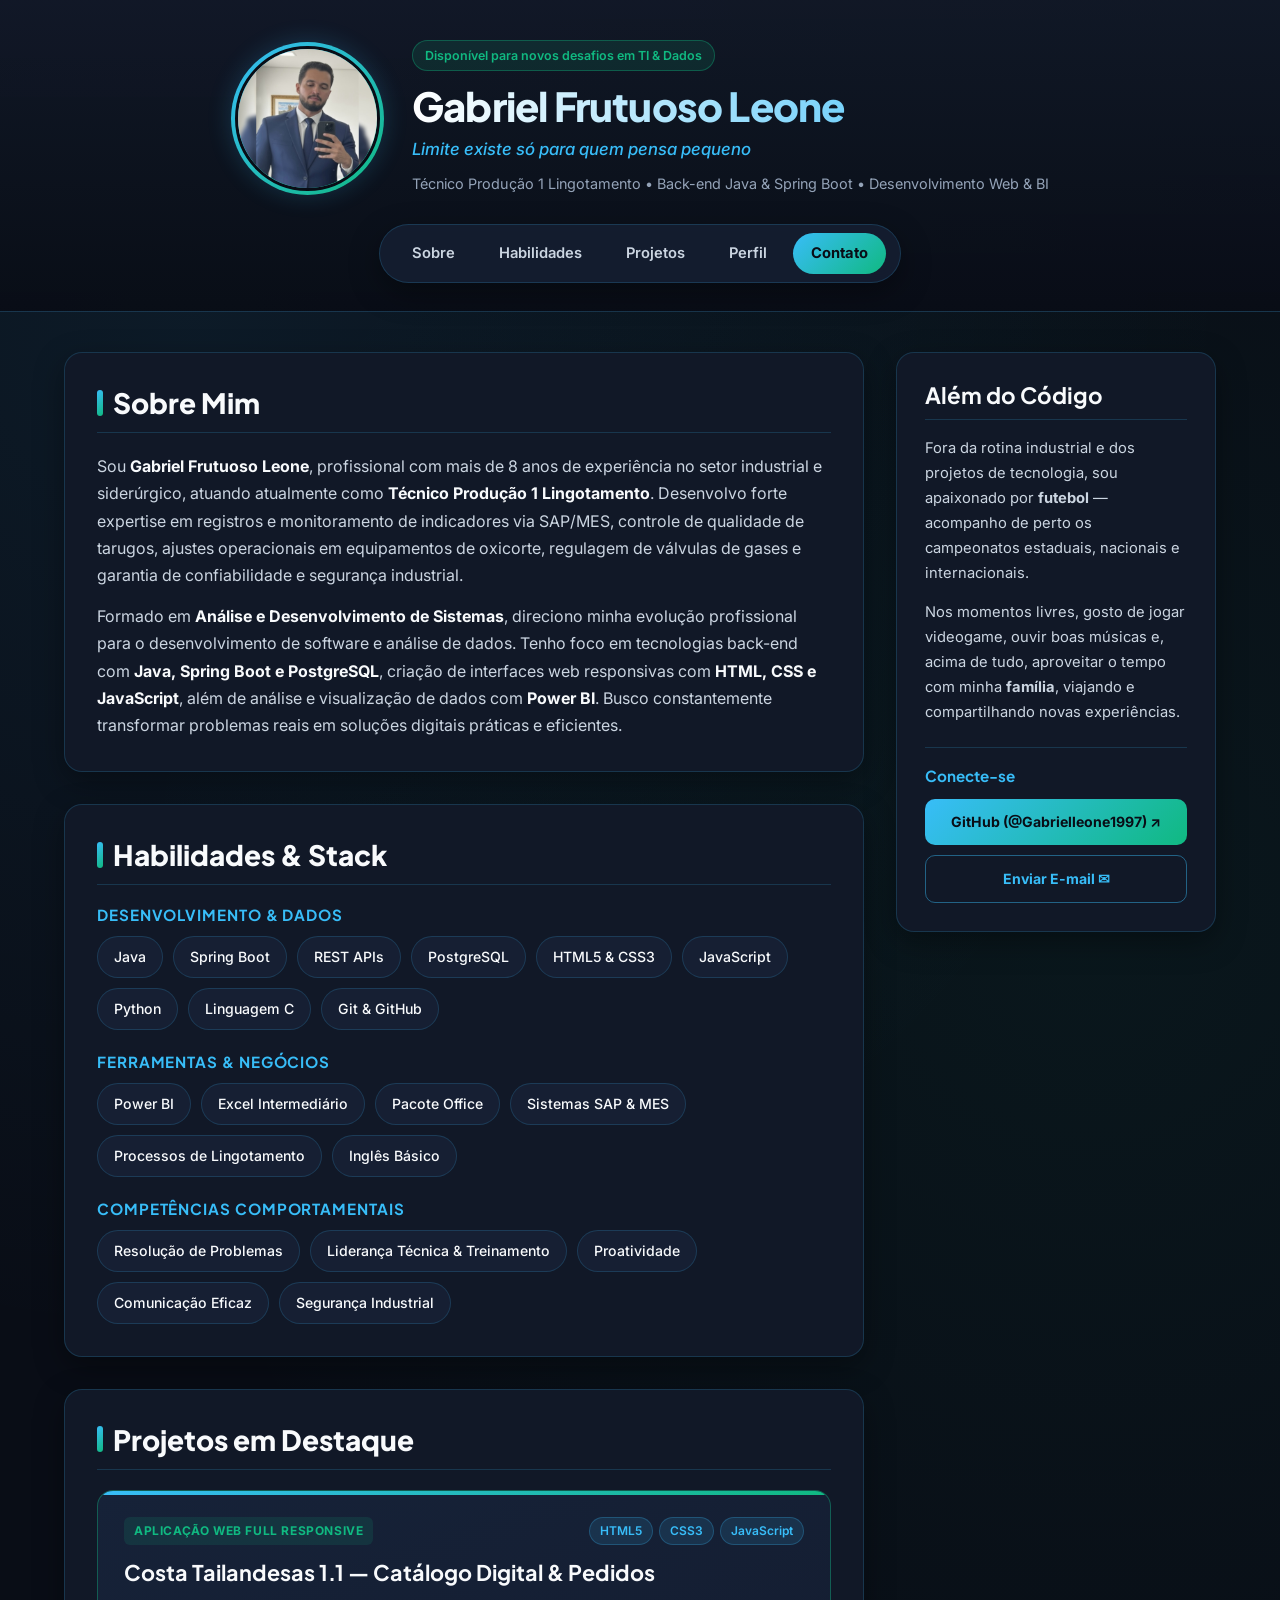
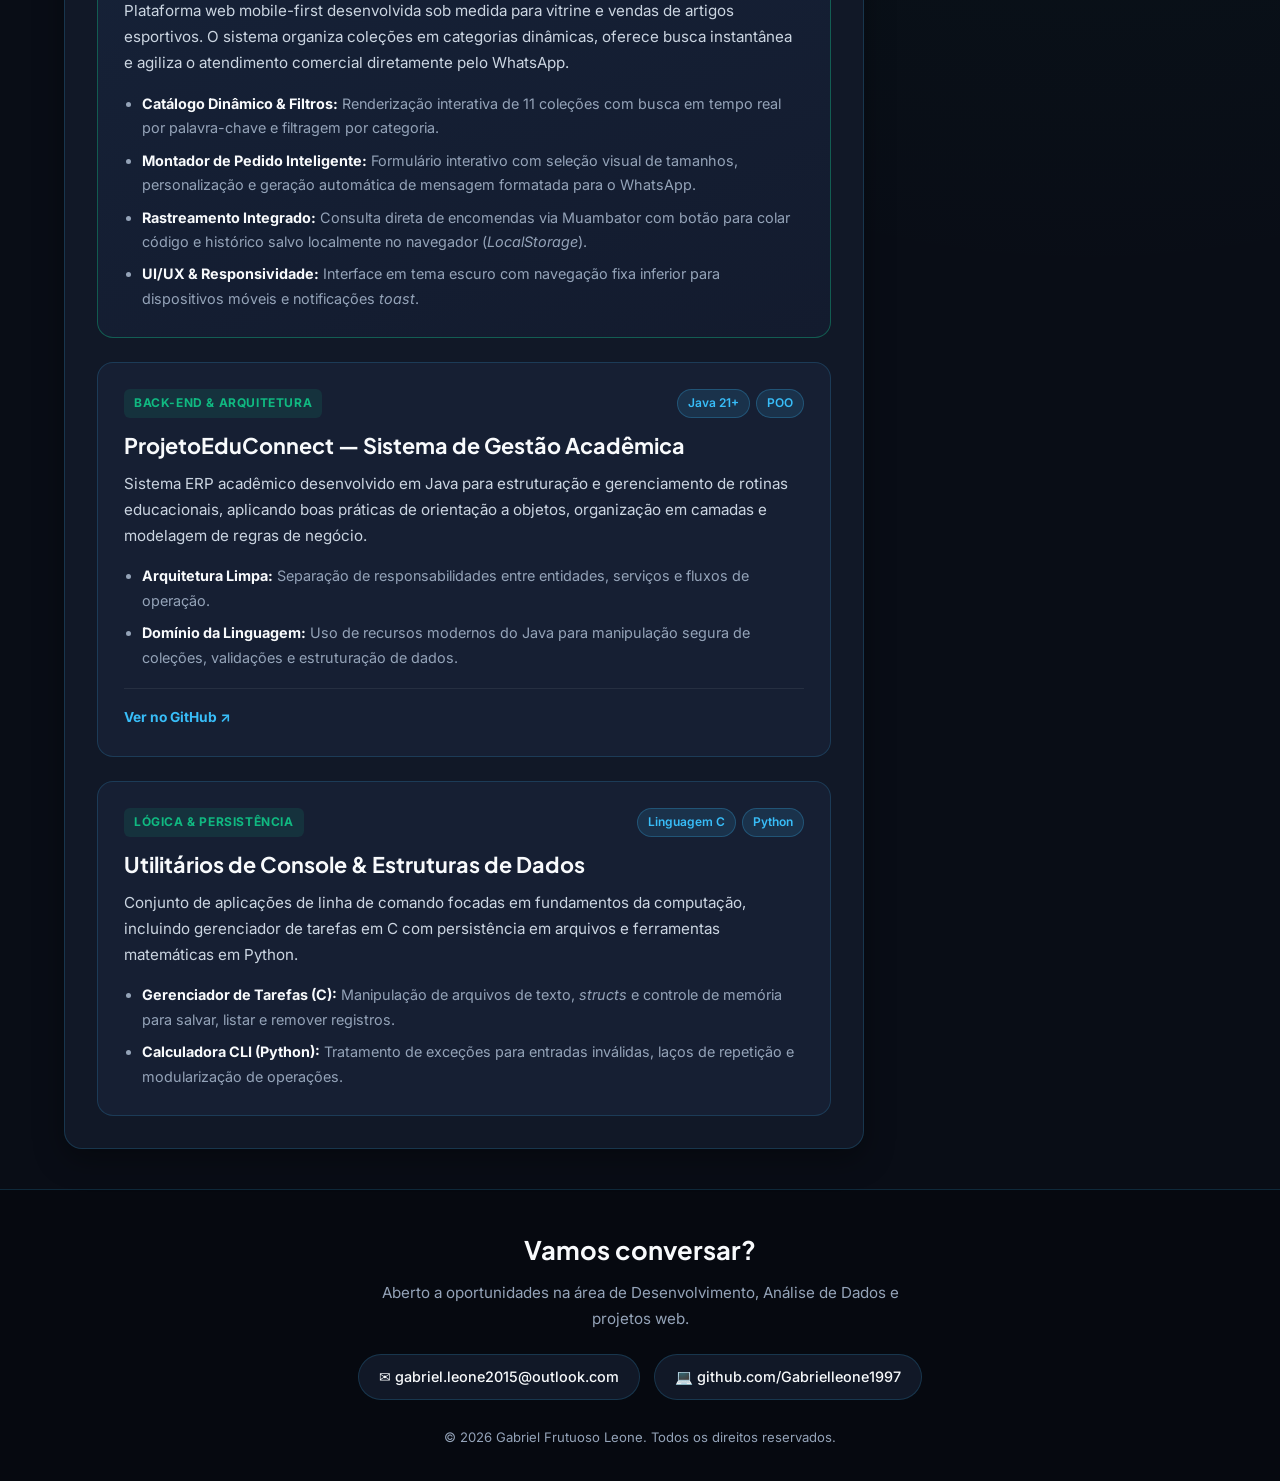
==== index.html @ 3983fc57 "Primeiro commit do novo projeto" ====
<!DOCTYPE html>
<html lang="pt-br">
<head>
    <meta charset="UTF-8">
    <meta name="viewport" content="width=device-width, initial-scale=1.0">
    <title>Gabriel Frutuoso Leone | Portfólio & Desenvolvimento</title>
    <link rel="preconnect" href="https://fonts.googleapis.com">
    <link rel="preconnect" href="https://fonts.gstatic.com" crossorigin>
    <link href="https://fonts.googleapis.com/css2?family=Inter:wght@400;500;600&family=Plus+Jakarta+Sans:wght@600;700;800&display=swap" rel="stylesheet">
    <link rel="stylesheet" href="SRC/style/style.css">
</head>
<body>
    <header class="hero-header">
        <div class="container header-container">
            <div class="principal-header">
                <div class="picture-wrapper">
                    <img src="SRC/Image/perfil.jpeg" alt="Foto de Gabriel Frutuoso Leone" class="picture">
                </div>
                <div class="header-info">
                    <span class="status-badge">Disponível para novos desafios em TI & Dados</span>
                    <h1>Gabriel Frutuoso Leone</h1>
                    <p class="tagline">Limite existe só para quem pensa pequeno</p>
                    <p class="role-subtitle">Técnico Produção 1 Lingotamento • Back-end Java & Spring Boot • Desenvolvimento Web & BI</p>
                </div>
            </div>

            <nav class="navegacao">
                <a href="#sobre">Sobre</a>
                <a href="#habilidades">Habilidades</a>
                <a href="#projetos">Projetos</a>
                <a href="#hobbies">Perfil</a>
                <a href="#contato" class="nav-cta">Contato</a>
            </nav>
        </div>
    </header>

    <main class="container main-layout">
        <div class="secoes">
            <section id="sobre" class="card-section">
                <h2>Sobre Mim</h2>
                <p>Sou <strong>Gabriel Frutuoso Leone</strong>, profissional com mais de 8 anos de experiência no setor industrial e siderúrgico, atuando atualmente como <strong>Técnico Produção 1 Lingotamento</strong>. Desenvolvo forte expertise em registros e monitoramento de indicadores via SAP/MES, controle de qualidade de tarugos, ajustes operacionais em equipamentos de oxicorte, regulagem de válvulas de gases e garantia de confiabilidade e segurança industrial.</p>
                <p>Formado em <strong>Análise e Desenvolvimento de Sistemas</strong>, direciono minha evolução profissional para o desenvolvimento de software e análise de dados. Tenho foco em tecnologias back-end com <strong>Java, Spring Boot e PostgreSQL</strong>, criação de interfaces web responsivas com <strong>HTML, CSS e JavaScript</strong>, além de análise e visualização de dados com <strong>Power BI</strong>. Busco constantemente transformar problemas reais em soluções digitais práticas e eficientes.</p>
            </section>

            <section id="habilidades" class="card-section">
                <h2>Habilidades & Stack</h2>
                <div class="skills-grid">
                    <div class="skill-category">
                        <h3>Desenvolvimento & Dados</h3>
                        <ul class="skills-list">
                            <li>Java</li>
                            <li>Spring Boot</li>
                            <li>REST APIs</li>
                            <li>PostgreSQL</li>
                            <li>HTML5 & CSS3</li>
                            <li>JavaScript</li>
                            <li>Python</li>
                            <li>Linguagem C</li>
                            <li>Git & GitHub</li>
                        </ul>
                    </div>

                    <div class="skill-category">
                        <h3>Ferramentas & Negócios</h3>
                        <ul class="skills-list">
                            <li>Power BI</li>
                            <li>Excel Intermediário</li>
                            <li>Pacote Office</li>
                            <li>Sistemas SAP & MES</li>
                            <li>Processos de Lingotamento</li>
                            <li>Inglês Básico</li>
                        </ul>
                    </div>

                    <div class="skill-category">
                        <h3>Competências Comportamentais</h3>
                        <ul class="skills-list">
                            <li>Resolução de Problemas</li>
                            <li>Liderança Técnica & Treinamento</li>
                            <li>Proatividade</li>
                            <li>Comunicação Eficaz</li>
                            <li>Segurança Industrial</li>
                        </ul>
                    </div>
                </div>
            </section>

            <section id="projetos" class="card-section">
                <h2>Projetos em Destaque</h2>
                <div class="projetos">
                    <!-- Projeto Costa Tailandesas -->
                    <article class="project-card featured-project">
                        <div class="project-header">
                            <span class="project-badge">Aplicação Web Full Responsive</span>
                            <div class="project-techs">
                                <span>HTML5</span>
                                <span>CSS3</span>
                                <span>JavaScript</span>
                            </div>
                        </div>
                        <h3>Costa Tailandesas 1.1 — Catálogo Digital & Pedidos</h3>
                        <p>Plataforma web mobile-first desenvolvida sob medida para vitrine e vendas de artigos esportivos. O sistema organiza coleções em categorias dinâmicas, oferece busca instantânea e agiliza o atendimento comercial diretamente pelo WhatsApp.</p>
                        <ul>
                            <li><strong>Catálogo Dinâmico & Filtros:</strong> Renderização interativa de 11 coleções com busca em tempo real por palavra-chave e filtragem por categoria.</li>
                            <li><strong>Montador de Pedido Inteligente:</strong> Formulário interativo com seleção visual de tamanhos, personalização e geração automática de mensagem formatada para o WhatsApp.</li>
                            <li><strong>Rastreamento Integrado:</strong> Consulta direta de encomendas via Muambator com botão para colar código e histórico salvo localmente no navegador (<em>LocalStorage</em>).</li>
                            <li><strong>UI/UX & Responsividade:</strong> Interface em tema escuro com navegação fixa inferior para dispositivos móveis e notificações <em>toast</em>.</li>
                        </ul>
                    </article>

                    <article class="project-card">
                        <div class="project-header">
                            <span class="project-badge">Back-end & Arquitetura</span>
                            <div class="project-techs">
                                <span>Java 21+</span>
                                <span>POO</span>
                            </div>
                        </div>
                        <h3>ProjetoEduConnect — Sistema de Gestão Acadêmica</h3>
                        <p>Sistema ERP acadêmico desenvolvido em Java para estruturação e gerenciamento de rotinas educacionais, aplicando boas práticas de orientação a objetos, organização em camadas e modelagem de regras de negócio.</p>
                        <ul>
                            <li><strong>Arquitetura Limpa:</strong> Separação de responsabilidades entre entidades, serviços e fluxos de operação.</li>
                            <li><strong>Domínio da Linguagem:</strong> Uso de recursos modernos do Java para manipulação segura de coleções, validações e estruturação de dados.</li>
                        </ul>
                        <div class="project-links">
                            <a href="https://github.com/Gabrielleone1997" target="_blank" rel="noopener noreferrer" class="btn-project">Ver no GitHub ↗</a>
                        </div>
                    </article>

                    <article class="project-card">
                        <div class="project-header">
                            <span class="project-badge">Lógica & Persistência</span>
                            <div class="project-techs">
                                <span>Linguagem C</span>
                                <span>Python</span>
                            </div>
                        </div>
                        <h3>Utilitários de Console & Estruturas de Dados</h3>
                        <p>Conjunto de aplicações de linha de comando focadas em fundamentos da computação, incluindo gerenciador de tarefas em C com persistência em arquivos e ferramentas matemáticas em Python.</p>
                        <ul>
                            <li><strong>Gerenciador de Tarefas (C):</strong> Manipulação de arquivos de texto, <em>structs</em> e controle de memória para salvar, listar e remover registros.</li>
                            <li><strong>Calculadora CLI (Python):</strong> Tratamento de exceções para entradas inválidas, laços de repetição e modularização de operações.</li>
                        </ul>
                    </article>
                </div>
            </section>
        </div>

        <aside id="hobbies" class="sidebar-card">
            <h2>Além do Código</h2>
            <p>Fora da rotina industrial e dos projetos de tecnologia, sou apaixonado por <strong>futebol</strong> — acompanho de perto os campeonatos estaduais, nacionais e internacionais.</p>
            <p>Nos momentos livres, gosto de jogar videogame, ouvir boas músicas e, acima de tudo, aproveitar o tempo com minha <strong>família</strong>, viajando e compartilhando novas experiências.</p>
            
            <div class="quick-links-box">
                <h3>Conecte-se</h3>
                <a href="https://github.com/Gabrielleone1997" target="_blank" rel="noopener noreferrer" class="sidebar-btn">GitHub (@Gabrielleone1997) ↗</a>
                <a href="mailto:gabriel.leone2015@outlook.com" class="sidebar-btn outline">Enviar E-mail ✉</a>
            </div>
        </aside>
    </main>

    <footer id="contato">
        <div class="container footer-content">
            <h3>Vamos conversar?</h3>
            <p class="footer-desc">Aberto a oportunidades na área de Desenvolvimento, Análise de Dados e projetos web.</p>
            <div class="footer-contacts">
                <a href="mailto:gabriel.leone2015@outlook.com" class="contact-pill">
                    ✉ gabriel.leone2015@outlook.com
                </a>
                <a href="https://github.com/Gabrielleone1997" target="_blank" rel="noopener noreferrer" class="contact-pill">
                    💻 github.com/Gabrielleone1997
                </a>
            </div>
            <p class="copyright">&copy; 2026 Gabriel Frutuoso Leone. Todos os direitos reservados.</p>
        </div>
    </footer>
</body>
</html>
---- SRC/style/style.css ----
:root {
    --bg-main: #090d16;
    --bg-surface: #111827;
    --bg-card: #161f33;
    --bg-card-hover: #1c2740;
    
    --accent-blue: #38bdf8;
    --accent-blue-dark: #0284c7;
    --accent-neon: #10b981;
    --accent-gradient: linear-gradient(135deg, #38bdf8 0%, #10b981 100%);
    
    --text-primary: #f8fafc;
    --text-secondary: #cbd5e1;
    --text-muted: #94a3b8;
    
    --border-subtle: rgba(56, 189, 248, 0.18);
    --border-strong: rgba(56, 189, 248, 0.45);
    --shadow-card: 0 10px 30px rgba(0, 0, 0, 0.35);
    --glow-accent: 0 0 25px rgba(56, 189, 248, 0.2);
}

* {
    box-sizing: border-box;
    padding: 0;
    margin: 0;
}

html {
    scroll-behavior: smooth;
}

body {
    font-family: 'Inter', sans-serif;
    background-color: var(--bg-main);
    background-image: 
        radial-gradient(circle at 15% 10%, rgba(56, 189, 248, 0.08), transparent 35%),
        radial-gradient(circle at 85% 30%, rgba(16, 185, 129, 0.06), transparent 40%);
    color: var(--text-secondary);
    line-height: 1.7;
    overflow-x: hidden;
}

h1, h2, h3 {
    font-family: 'Plus Jakarta Sans', sans-serif;
    color: var(--text-primary);
    line-height: 1.25;
}

.container {
    width: 100%;
    max-width: 1200px;
    margin: 0 auto;
    padding: 0 24px;
}

/* ================= HEADER ================= */
.hero-header {
    background: linear-gradient(180deg, rgba(17, 24, 39, 0.95) 0%, rgba(9, 13, 22, 0.98) 100%);
    border-bottom: 1px solid var(--border-subtle);
    padding: 40px 0 28px;
    position: relative;
}

.header-container {
    display: flex;
    flex-direction: column;
    align-items: center;
    gap: 28px;
}

.principal-header {
    display: flex;
    align-items: center;
    gap: 28px;
    max-width: 860px;
}

.picture-wrapper {
    padding: 4px;
    border-radius: 50%;
    background: var(--accent-gradient);
    box-shadow: var(--glow-accent);
    flex-shrink: 0;
}

.picture {
    width: 145px;
    height: 145px;
    border-radius: 50%;
    object-fit: cover;
    display: block;
    border: 3px solid var(--bg-main);
}

.status-badge {
    display: inline-block;
    font-size: 0.78rem;
    font-weight: 600;
    color: var(--accent-neon);
    background: rgba(16, 185, 129, 0.12);
    border: 1px solid rgba(16, 185, 129, 0.35);
    padding: 4px 12px;
    border-radius: 999px;
    margin-bottom: 10px;
}

.header-info h1 {
    font-size: 2.5rem;
    font-weight: 800;
    letter-spacing: -0.02em;
    background: linear-gradient(90deg, #ffffff 0%, #38bdf8 100%);
    -webkit-background-clip: text;
    -webkit-text-fill-color: transparent;
}

.tagline {
    font-size: 1.05rem;
    font-style: italic;
    color: var(--accent-blue);
    font-weight: 500;
    margin-top: 4px;
}

.role-subtitle {
    font-size: 0.9rem;
    color: var(--text-muted);
    margin-top: 8px;
}

/* Navegação */
.navegacao {
    background-color: rgba(22, 31, 51, 0.85);
    backdrop-filter: blur(10px);
    border: 1px solid var(--border-subtle);
    border-radius: 999px;
    display: flex;
    flex-wrap: wrap;
    justify-content: center;
    gap: 8px;
    padding: 8px 14px;
    box-shadow: var(--shadow-card);
}

.navegacao a {
    color: var(--text-secondary);
    padding: 8px 18px;
    border-radius: 999px;
    font-size: 0.92rem;
    font-weight: 600;
    text-decoration: none;
    transition: all 0.25s ease;
}

.navegacao a:hover {
    color: var(--text-primary);
    background-color: rgba(56, 189, 248, 0.15);
}

.navegacao a.nav-cta {
    background: var(--accent-gradient);
    color: #090d16;
    font-weight: 700;
}

.navegacao a.nav-cta:hover {
    filter: brightness(1.1);
    transform: translateY(-1px);
}

/* ================= MAIN LAYOUT ================= */
.main-layout {
    display: flex;
    gap: 32px;
    margin: 40px auto;
    align-items: flex-start;
}

.secoes {
    flex: 1;
    display: flex;
    flex-direction: column;
    gap: 32px;
}

.card-section {
    background-color: var(--bg-surface);
    border: 1px solid var(--border-subtle);
    border-radius: 18px;
    padding: 32px;
    box-shadow: var(--shadow-card);
}

.card-section h2 {
    font-size: 1.75rem;
    font-weight: 800;
    margin-bottom: 20px;
    padding-bottom: 12px;
    border-bottom: 1px solid var(--border-subtle);
    display: flex;
    align-items: center;
    gap: 10px;
}

.card-section h2::before {
    content: "";
    display: inline-block;
    width: 6px;
    height: 26px;
    border-radius: 4px;
    background: var(--accent-gradient);
}

.card-section p {
    margin-bottom: 14px;
    color: var(--text-secondary);
}

.card-section p:last-child {
    margin-bottom: 0;
}

.card-section strong {
    color: var(--text-primary);
}

/* ================= HABILIDADES ================= */
.skills-grid {
    display: flex;
    flex-direction: column;
    gap: 22px;
}

.skill-category h3 {
    font-size: 0.95rem;
    text-transform: uppercase;
    letter-spacing: 0.06em;
    color: var(--accent-blue);
    margin-bottom: 12px;
}

.skills-list {
    list-style: none;
    display: flex;
    flex-wrap: wrap;
    gap: 10px;
}

.skills-list li {
    background-color: var(--bg-card);
    color: var(--text-primary);
    padding: 8px 16px;
    border-radius: 999px;
    border: 1px solid var(--border-subtle);
    font-size: 0.88rem;
    font-weight: 500;
    transition: all 0.2s ease;
}

.skills-list li:hover {
    border-color: var(--accent-blue);
    background-color: var(--bg-card-hover);
    transform: translateY(-2px);
}

/* ================= PROJETOS ================= */
.projetos {
    display: grid;
    grid-template-columns: 1fr;
    gap: 24px;
}

.project-card {
    background-color: var(--bg-card);
    border: 1px solid var(--border-subtle);
    border-radius: 16px;
    padding: 26px;
    transition: all 0.25s ease;
    position: relative;
    overflow: hidden;
}

.project-card:hover {
    border-color: var(--border-strong);
    background-color: var(--bg-card-hover);
    transform: translateY(-3px);
    box-shadow: var(--glow-accent);
}

.featured-project {
    border: 1px solid rgba(16, 185, 129, 0.4);
    background: linear-gradient(160deg, #162238 0%, #131b2e 100%);
}

.featured-project::before {
    content: "";
    position: absolute;
    top: 0;
    left: 0;
    width: 100%;
    height: 4px;
    background: var(--accent-gradient);
}

.project-header {
    display: flex;
    flex-wrap: wrap;
    justify-content: space-between;
    align-items: center;
    gap: 10px;
    margin-bottom: 14px;
}

.project-badge {
    font-size: 0.75rem;
    font-weight: 700;
    text-transform: uppercase;
    letter-spacing: 0.05em;
    color: var(--accent-neon);
    background: rgba(16, 185, 129, 0.12);
    padding: 4px 10px;
    border-radius: 6px;
}

.project-techs {
    display: flex;
    flex-wrap: wrap;
    gap: 6px;
}

.project-techs span {
    font-size: 0.75rem;
    font-weight: 600;
    color: var(--accent-blue);
    background: rgba(56, 189, 248, 0.12);
    border: 1px solid rgba(56, 189, 248, 0.25);
    padding: 3px 10px;
    border-radius: 999px;
}

.project-card h3 {
    font-size: 1.35rem;
    color: var(--text-primary);
    margin-bottom: 12px;
}

.project-card p {
    font-size: 0.95rem;
    color: var(--text-secondary);
    margin-bottom: 16px;
}

.project-card ul {
    margin-left: 18px;
    display: flex;
    flex-direction: column;
    gap: 8px;
    font-size: 0.9rem;
    color: var(--text-muted);
}

.project-card ul li strong {
    color: var(--text-primary);
}

.project-links {
    margin-top: 18px;
    padding-top: 14px;
    border-top: 1px solid rgba(255, 255, 255, 0.07);
}

.btn-project {
    display: inline-flex;
    align-items: center;
    gap: 6px;
    font-size: 0.86rem;
    font-weight: 700;
    color: var(--accent-blue);
    text-decoration: none;
    transition: color 0.2s ease;
}

.btn-project:hover {
    color: var(--accent-neon);
}

/* ================= SIDEBAR (ASIDE) ================= */
.sidebar-card {
    width: 320px;
    flex-shrink: 0;
    background-color: var(--bg-surface);
    border: 1px solid var(--border-subtle);
    border-radius: 18px;
    padding: 28px;
    position: sticky;
    top: 24px;
    box-shadow: var(--shadow-card);
}

.sidebar-card h2 {
    font-size: 1.4rem;
    margin-bottom: 16px;
    padding-bottom: 10px;
    border-bottom: 1px solid var(--border-subtle);
}

.sidebar-card p {
    font-size: 0.92rem;
    color: var(--text-secondary);
    margin-bottom: 14px;
}

.quick-links-box {
    margin-top: 22px;
    padding-top: 18px;
    border-top: 1px solid var(--border-subtle);
    display: flex;
    flex-direction: column;
    gap: 10px;
}

.quick-links-box h3 {
    font-size: 0.95rem;
    color: var(--accent-blue);
    margin-bottom: 4px;
}

.sidebar-btn {
    display: block;
    text-align: center;
    padding: 11px 16px;
    border-radius: 10px;
    background: var(--accent-gradient);
    color: #090d16;
    font-weight: 700;
    font-size: 0.88rem;
    text-decoration: none;
    transition: all 0.2s ease;
}

.sidebar-btn:hover {
    filter: brightness(1.08);
    transform: translateY(-2px);
}

.sidebar-btn.outline {
    background: transparent;
    color: var(--accent-blue);
    border: 1px solid var(--border-strong);
}

.sidebar-btn.outline:hover {
    background: rgba(56, 189, 248, 0.12);
}

/* ================= FOOTER ================= */
footer {
    background-color: #060910;
    border-top: 1px solid var(--border-subtle);
    padding: 44px 0 32px;
    margin-top: 40px;
}

.footer-content {
    display: flex;
    flex-direction: column;
    align-items: center;
    text-align: center;
    gap: 14px;
}

footer h3 {
    font-size: 1.6rem;
}

.footer-desc {
    color: var(--text-muted);
    font-size: 0.95rem;
    max-width: 520px;
}

.footer-contacts {
    display: flex;
    flex-wrap: wrap;
    justify-content: center;
    gap: 14px;
    margin: 8px 0 12px;
}

.contact-pill {
    background-color: var(--bg-surface);
    border: 1px solid var(--border-subtle);
    color: var(--text-primary);
    padding: 10px 20px;
    border-radius: 999px;
    text-decoration: none;
    font-size: 0.9rem;
    font-weight: 500;
    transition: all 0.25s ease;
}

.contact-pill:hover {
    border-color: var(--accent-blue);
    color: var(--accent-blue);
    transform: translateY(-2px);
}

.copyright {
    font-size: 0.82rem;
    color: var(--text-muted);
}

/* ================= RESPONSIVIDADE ================= */
@media (max-width: 960px) {
    .main-layout {
        flex-direction: column;
    }

    .sidebar-card {
        width: 100%;
        position: static;
    }
}

@media (max-width: 768px) {
    .principal-header {
        flex-direction: column;
        text-align: center;
        gap: 18px;
    }

    .picture {
        width: 120px;
        height: 120px;
    }

    .header-info h1 {
        font-size: 1.9rem;
    }

    .card-section {
        padding: 24px 20px;
    }

    .card-section h2 {
        font-size: 1.45rem;
    }

    .project-card {
        padding: 20px;
    }

    .project-card h3 {
        font-size: 1.18rem;
    }
}

@media (max-width: 480px) {
    .container {
        padding: 0 16px;
    }

    .header-info h1 {
        font-size: 1.65rem;
    }

    .navegacao {
        border-radius: 16px;
        width: 100%;
    }

    .navegacao a {
        padding: 8px 12px;
        font-size: 0.85rem;
    }
}
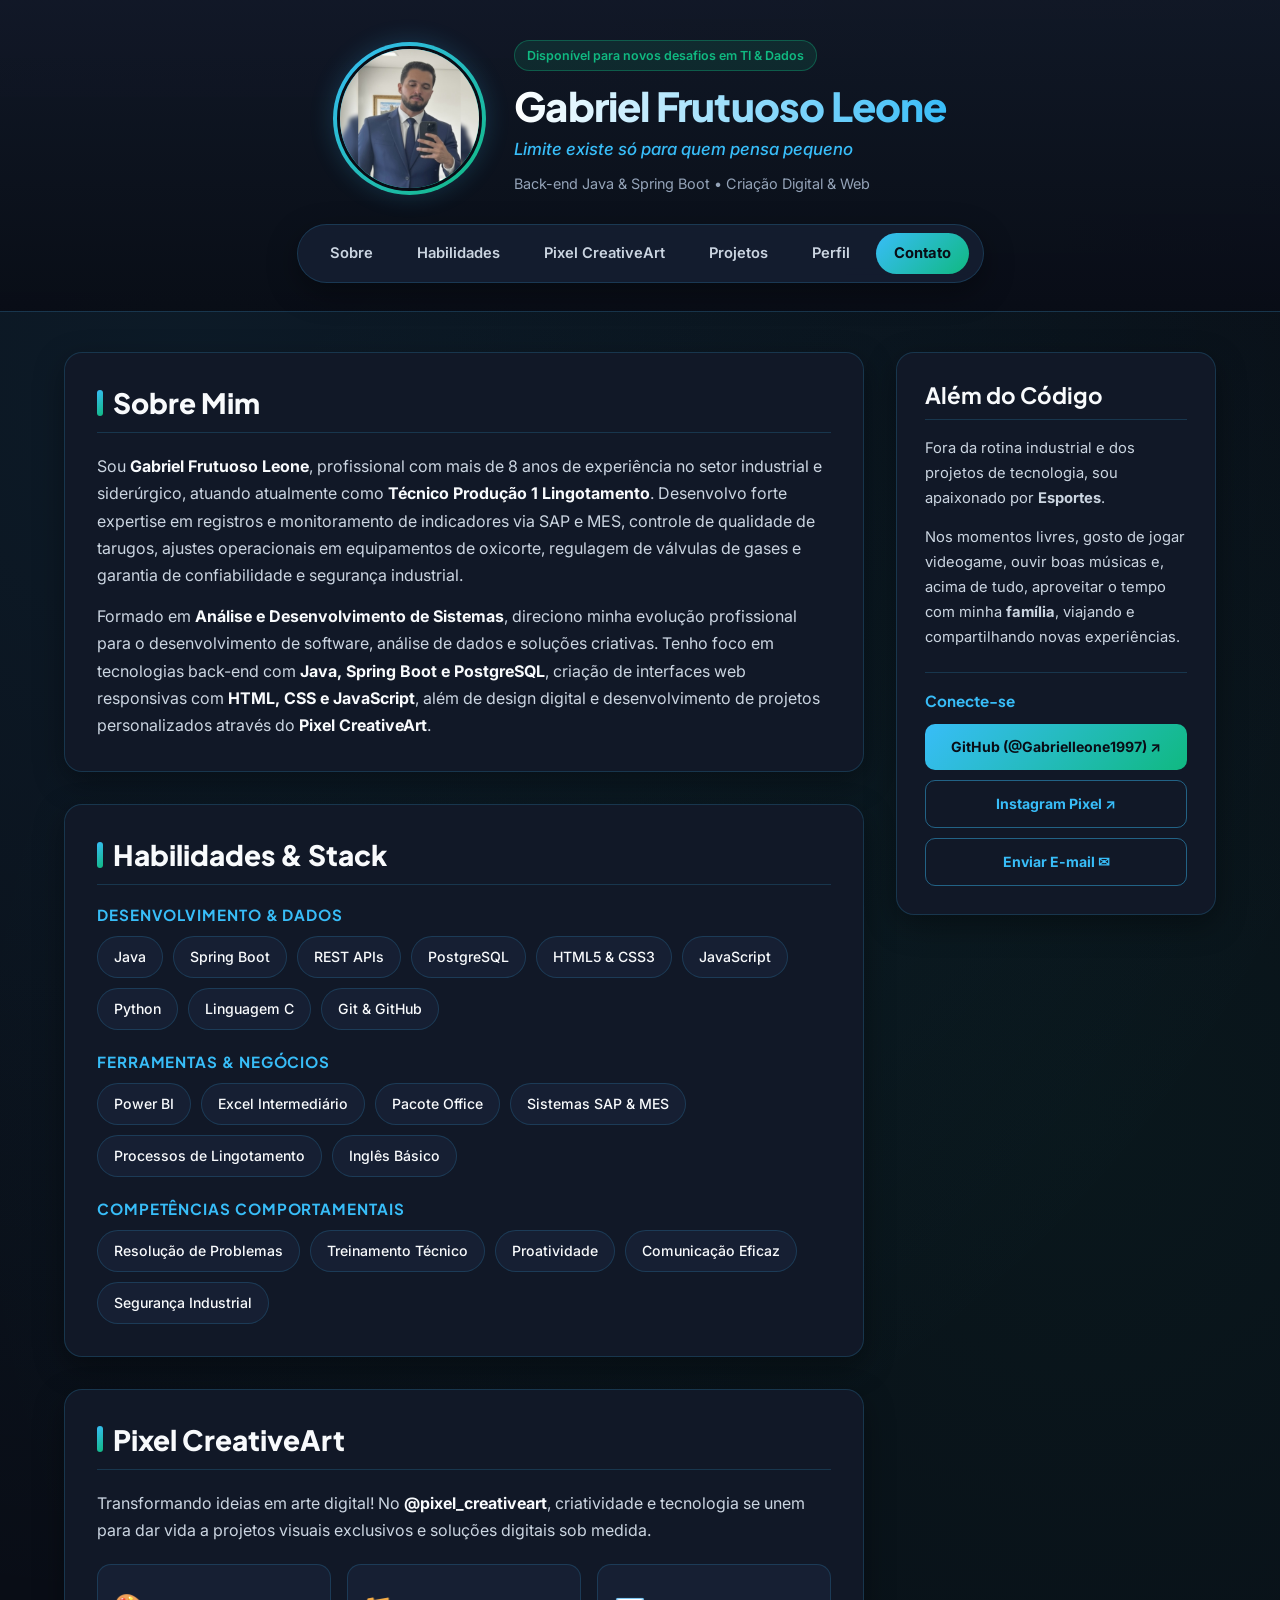
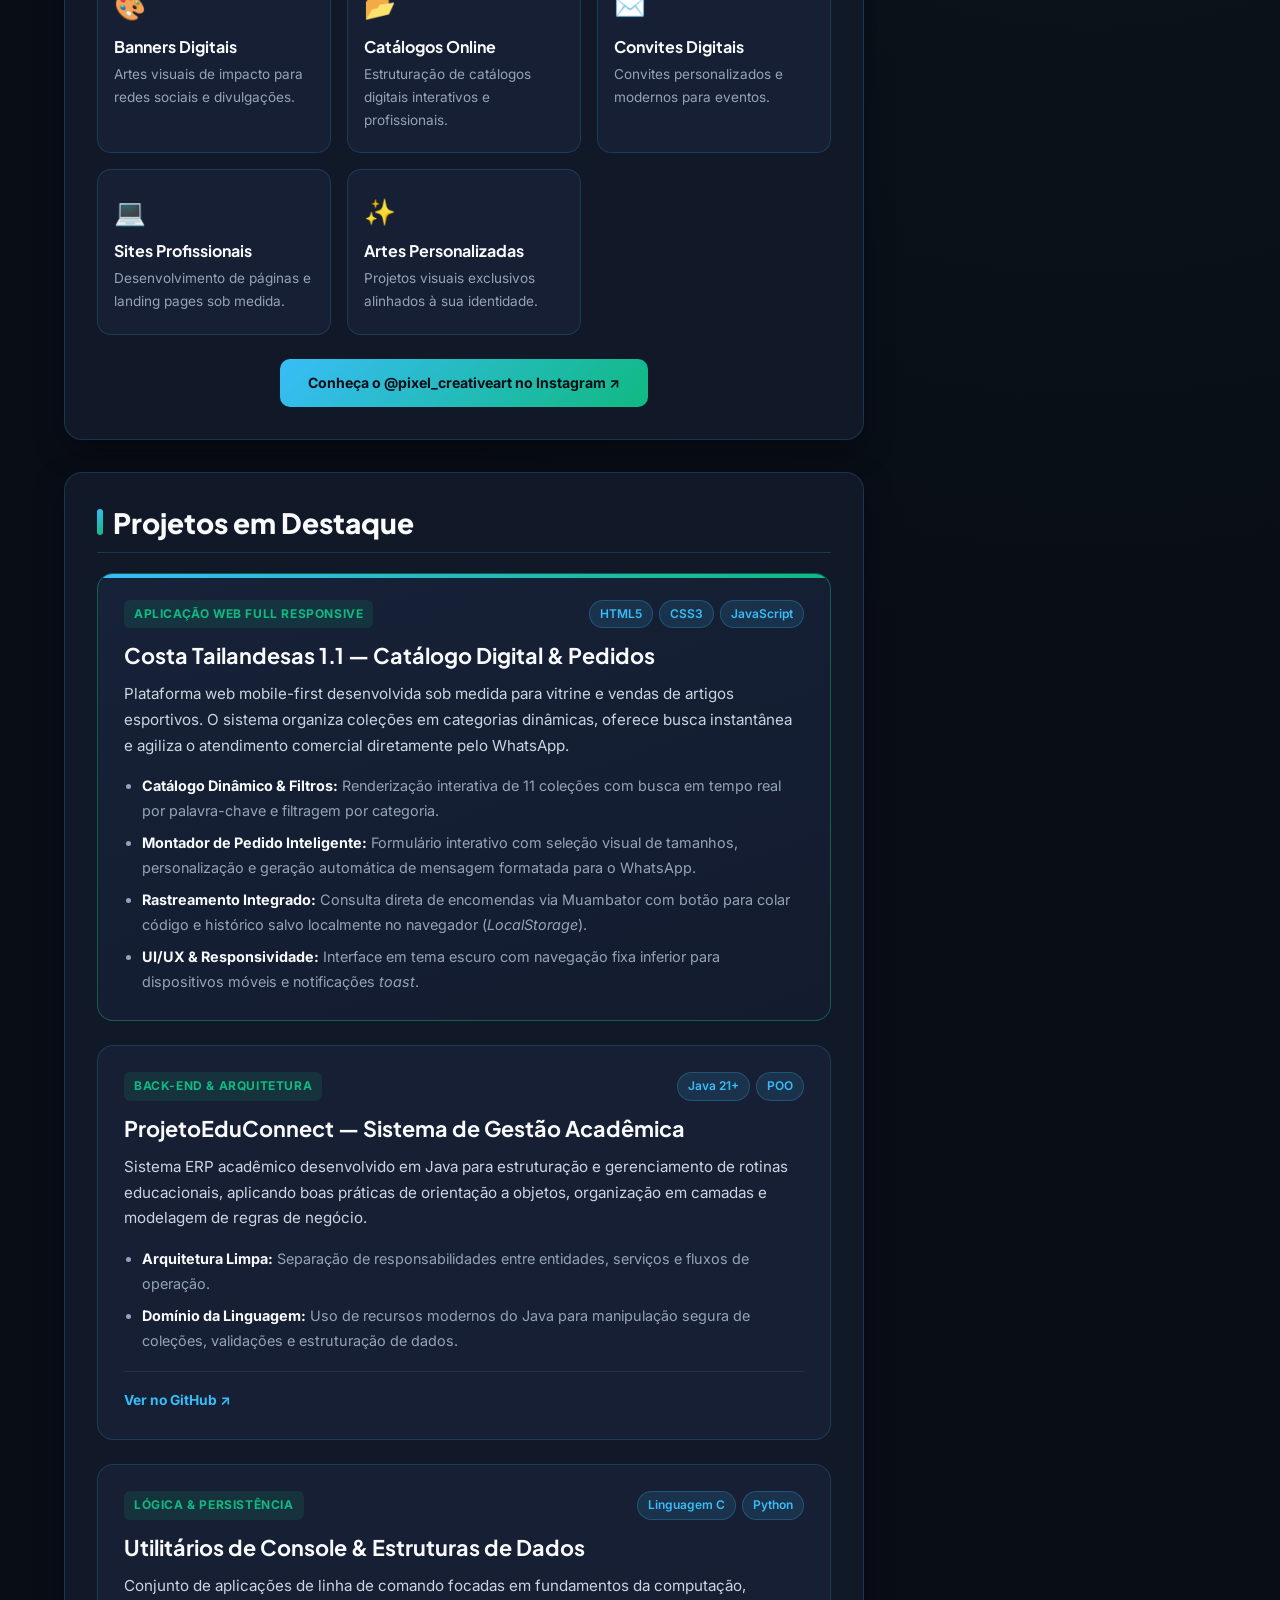
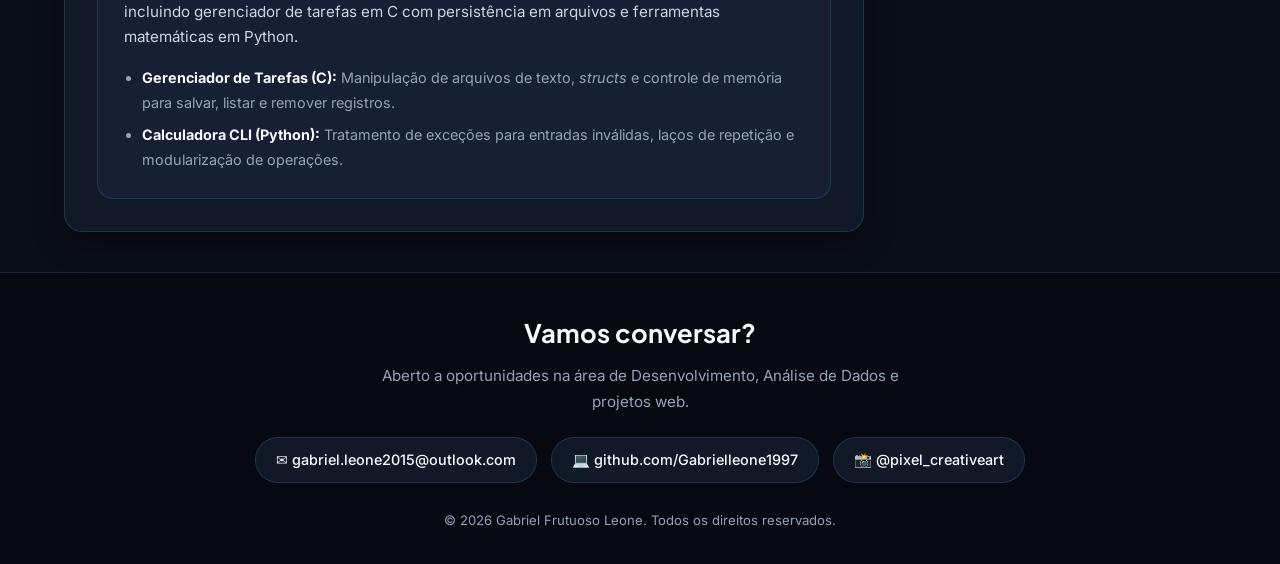
==== commit 27019e6b: "Atualizei o layout da pagina" ====
--- a/index.html
+++ b/index.html
@@ -20,13 +20,14 @@
                     <span class="status-badge">Disponível para novos desafios em TI & Dados</span>
                     <h1>Gabriel Frutuoso Leone</h1>
                     <p class="tagline">Limite existe só para quem pensa pequeno</p>
-                    <p class="role-subtitle">Técnico Produção 1 Lingotamento • Back-end Java & Spring Boot • Desenvolvimento Web & BI</p>
+                    <p class="role-subtitle">Back-end Java & Spring Boot • Criação Digital & Web</p>
                 </div>
             </div>
 
             <nav class="navegacao">
                 <a href="#sobre">Sobre</a>
                 <a href="#habilidades">Habilidades</a>
+                <a href="#pixel-art">Pixel CreativeArt</a>
                 <a href="#projetos">Projetos</a>
                 <a href="#hobbies">Perfil</a>
                 <a href="#contato" class="nav-cta">Contato</a>
@@ -38,8 +39,8 @@
         <div class="secoes">
             <section id="sobre" class="card-section">
                 <h2>Sobre Mim</h2>
-                <p>Sou <strong>Gabriel Frutuoso Leone</strong>, profissional com mais de 8 anos de experiência no setor industrial e siderúrgico, atuando atualmente como <strong>Técnico Produção 1 Lingotamento</strong>. Desenvolvo forte expertise em registros e monitoramento de indicadores via SAP/MES, controle de qualidade de tarugos, ajustes operacionais em equipamentos de oxicorte, regulagem de válvulas de gases e garantia de confiabilidade e segurança industrial.</p>
-                <p>Formado em <strong>Análise e Desenvolvimento de Sistemas</strong>, direciono minha evolução profissional para o desenvolvimento de software e análise de dados. Tenho foco em tecnologias back-end com <strong>Java, Spring Boot e PostgreSQL</strong>, criação de interfaces web responsivas com <strong>HTML, CSS e JavaScript</strong>, além de análise e visualização de dados com <strong>Power BI</strong>. Busco constantemente transformar problemas reais em soluções digitais práticas e eficientes.</p>
+                <p>Sou <strong>Gabriel Frutuoso Leone</strong>, profissional com mais de 8 anos de experiência no setor industrial e siderúrgico, atuando atualmente como <strong>Técnico Produção 1 Lingotamento</strong>. Desenvolvo forte expertise em registros e monitoramento de indicadores via SAP e MES, controle de qualidade de tarugos, ajustes operacionais em equipamentos de oxicorte, regulagem de válvulas de gases e garantia de confiabilidade e segurança industrial.</p>
+                <p>Formado em <strong>Análise e Desenvolvimento de Sistemas</strong>, direciono minha evolução profissional para o desenvolvimento de software, análise de dados e soluções criativas. Tenho foco em tecnologias back-end com <strong>Java, Spring Boot e PostgreSQL</strong>, criação de interfaces web responsivas com <strong>HTML, CSS e JavaScript</strong>, além de design digital e desenvolvimento de projetos personalizados através do <strong>Pixel CreativeArt</strong>.</p>
             </section>
 
             <section id="habilidades" class="card-section">
@@ -76,7 +77,7 @@
                         <h3>Competências Comportamentais</h3>
                         <ul class="skills-list">
                             <li>Resolução de Problemas</li>
-                            <li>Liderança Técnica & Treinamento</li>
+                            <li>Treinamento Técnico</li>
                             <li>Proatividade</li>
                             <li>Comunicação Eficaz</li>
                             <li>Segurança Industrial</li>
@@ -85,6 +86,49 @@
                 </div>
             </section>
 
+            <!-- Seção Pixel CreativeArt (Utilizando as classes unificadas do CSS) -->
+            <section id="pixel-art" class="card-section">
+                <h2>Pixel CreativeArt</h2>
+                <p>Transformando ideias em arte digital! No <strong>@pixel_creativeart</strong>, criatividade e tecnologia se unem para dar vida a projetos visuais exclusivos e soluções digitais sob medida.</p>
+                
+                <div class="services-grid">
+                    <div class="service-item">
+                        <span>🎨</span>
+                        <h3>Banners Digitais</h3>
+                        <p>Artes visuais de impacto para redes sociais e divulgações.</p>
+                    </div>
+
+                    <div class="service-item">
+                        <span>📂</span>
+                        <h3>Catálogos Online</h3>
+                        <p>Estruturação de catálogos digitais interativos e profissionais.</p>
+                    </div>
+
+                    <div class="service-item">
+                        <span>✉️</span>
+                        <h3>Convites Digitais</h3>
+                        <p>Convites personalizados e modernos para eventos.</p>
+                    </div>
+
+                    <div class="service-item">
+                        <span>💻</span>
+                        <h3>Sites Profissionais</h3>
+                        <p>Desenvolvimento de páginas e landing pages sob medida.</p>
+                    </div>
+
+                    <div class="service-item">
+                        <span>✨</span>
+                        <h3>Artes Personalizadas</h3>
+                        <p>Projetos visuais exclusivos alinhados à sua identidade.</p>
+                    </div>
+                </div>
+
+                <div style="text-align: center; margin-top: 24px;">
+                    <a href="https://www.instagram.com/pixel_creativeart" target="_blank" rel="noopener noreferrer" class="sidebar-btn" style="display: inline-block; padding: 12px 28px;">Conheça o @pixel_creativeart no Instagram ↗</a>
+                </div>
+            </section>
+
+            <!-- Seção Projetos em Destaque -->
             <section id="projetos" class="card-section">
                 <h2>Projetos em Destaque</h2>
                 <div class="projetos">
@@ -108,6 +152,7 @@
                         </ul>
                     </article>
 
+                    <!-- ProjetoEduConnect -->
                     <article class="project-card">
                         <div class="project-header">
                             <span class="project-badge">Back-end & Arquitetura</span>
@@ -127,6 +172,7 @@
                         </div>
                     </article>
 
+                    <!-- Utilitários de Console -->
                     <article class="project-card">
                         <div class="project-header">
                             <span class="project-badge">Lógica & Persistência</span>
@@ -148,12 +194,13 @@
 
         <aside id="hobbies" class="sidebar-card">
             <h2>Além do Código</h2>
-            <p>Fora da rotina industrial e dos projetos de tecnologia, sou apaixonado por <strong>futebol</strong> — acompanho de perto os campeonatos estaduais, nacionais e internacionais.</p>
+            <p>Fora da rotina industrial e dos projetos de tecnologia, sou apaixonado por <strong>Esportes</strong>.</p>
             <p>Nos momentos livres, gosto de jogar videogame, ouvir boas músicas e, acima de tudo, aproveitar o tempo com minha <strong>família</strong>, viajando e compartilhando novas experiências.</p>
             
             <div class="quick-links-box">
                 <h3>Conecte-se</h3>
                 <a href="https://github.com/Gabrielleone1997" target="_blank" rel="noopener noreferrer" class="sidebar-btn">GitHub (@Gabrielleone1997) ↗</a>
+                <a href="https://www.instagram.com/pixel_creativeart" target="_blank" rel="noopener noreferrer" class="sidebar-btn outline">Instagram Pixel ↗</a>
                 <a href="mailto:gabriel.leone2015@outlook.com" class="sidebar-btn outline">Enviar E-mail ✉</a>
             </div>
         </aside>
@@ -170,6 +217,9 @@
                 <a href="https://github.com/Gabrielleone1997" target="_blank" rel="noopener noreferrer" class="contact-pill">
                     💻 github.com/Gabrielleone1997
                 </a>
+                <a href="https://www.instagram.com/pixel_creativeart" target="_blank" rel="noopener noreferrer" class="contact-pill">
+                    📸 @pixel_creativeart
+                </a>
             </div>
             <p class="copyright">&copy; 2026 Gabriel Frutuoso Leone. Todos os direitos reservados.</p>
         </div>
--- a/SRC/style/style.css
+++ b/SRC/style/style.css
@@ -262,6 +262,47 @@
     transform: translateY(-2px);
 }
 
+/* ================= PIXEL CREATIVEART (ESTILOS ESPECÍFICOS) ================= */
+.services-grid {
+    display: grid;
+    grid-template-columns: repeat(auto-fit, minmax(220px, 1fr));
+    gap: 16px;
+    margin: 20px 0;
+}
+
+.service-item {
+    background-color: var(--bg-card);
+    padding: 20px 16px;
+    border-radius: 14px;
+    border: 1px solid var(--border-subtle);
+    transition: all 0.25s ease;
+}
+
+.service-item:hover {
+    border-color: var(--accent-blue);
+    background-color: var(--bg-card-hover);
+    transform: translateY(-3px);
+    box-shadow: var(--glow-accent);
+}
+
+.service-item span {
+    font-size: 1.6rem;
+    display: block;
+    margin-bottom: 6px;
+}
+
+.service-item h3 {
+    font-size: 1rem;
+    margin: 8px 0 6px;
+    color: var(--text-primary);
+}
+
+.service-item p {
+    font-size: 0.85rem;
+    color: var(--text-muted);
+    margin: 0;
+}
+
 /* ================= PROJETOS ================= */
 .projetos {
     display: grid;
